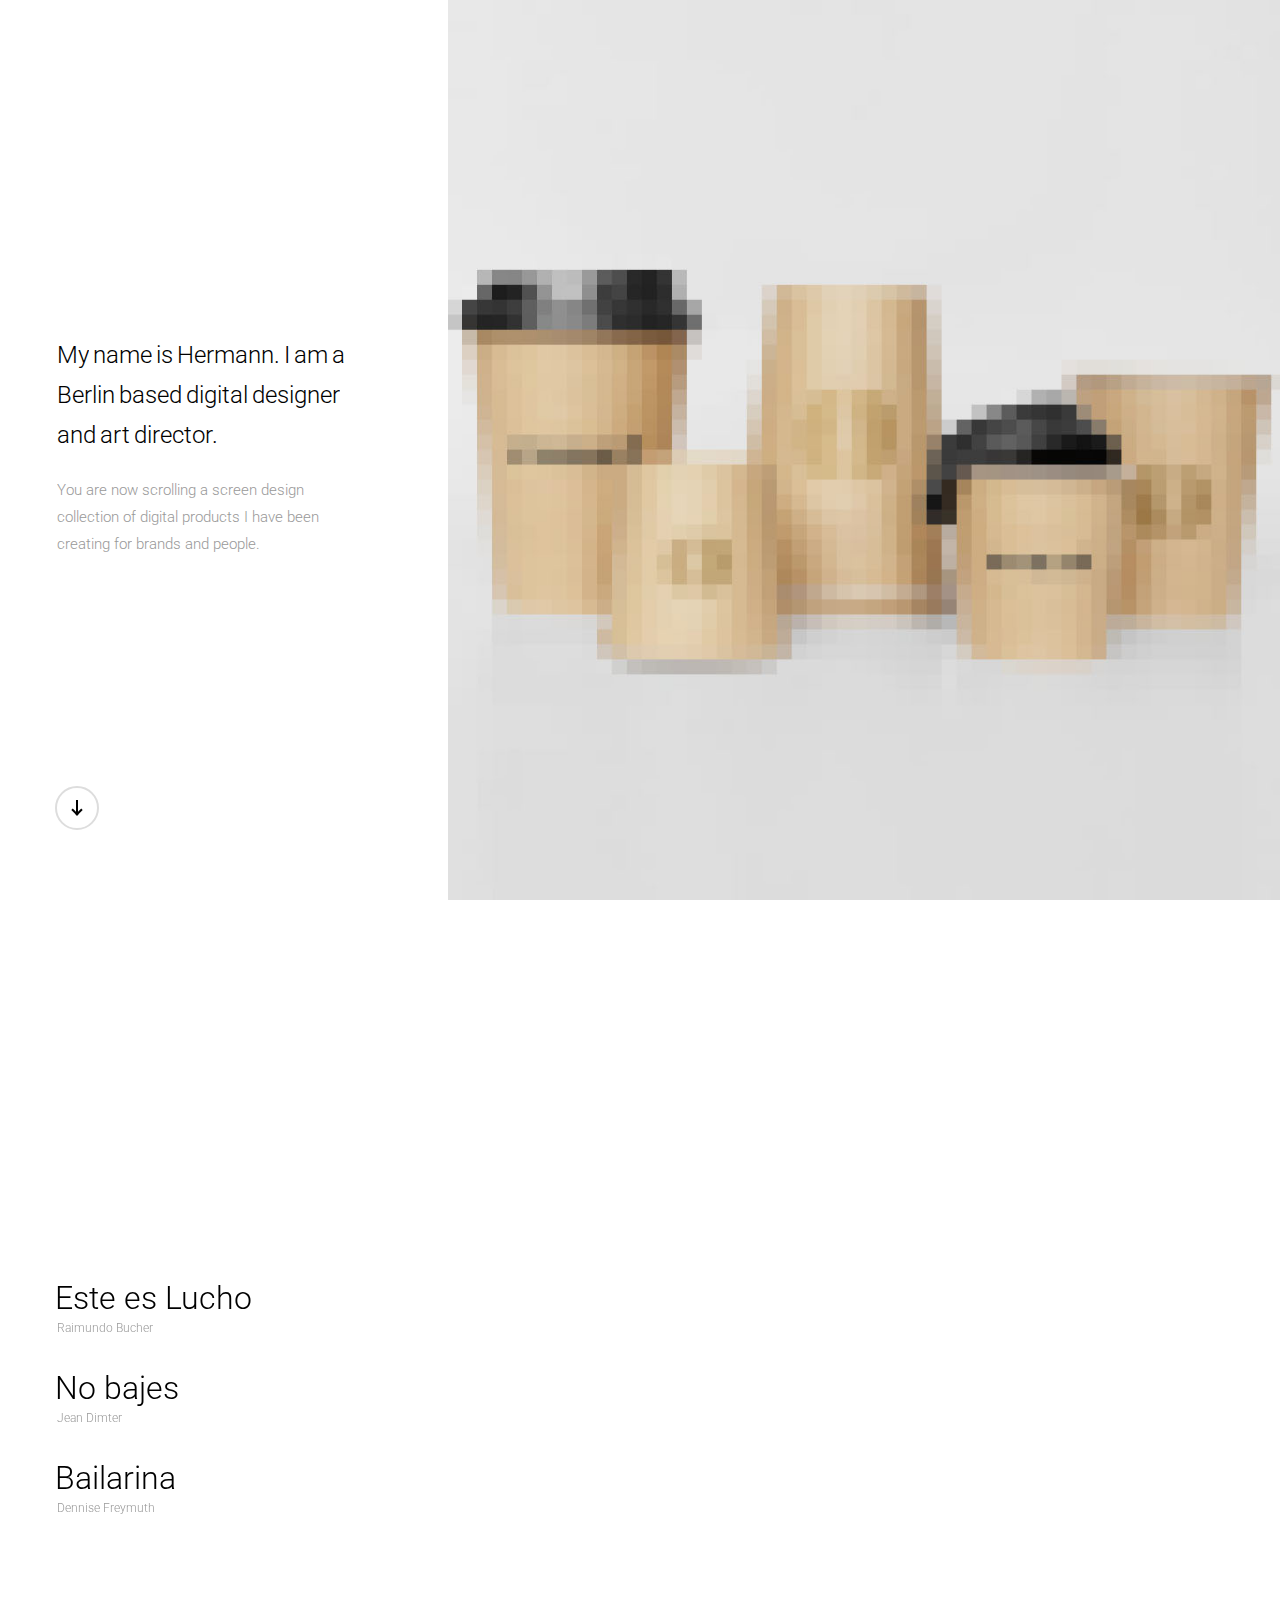
==== index.html @ 2511c964 "📺" ====
﻿<!DOCTYPE html>
<html lang="es">
<head>

    <title>Videoscroll.me - TALLER DE PROTOTIPOS</title>
    <meta name="viewport" content="width=device-width, initial-scale=1.0" />
    <meta name="description" content="" />
    <meta name="keywords" content="" />
    <meta name="author" content="Taller de prototipos">
    <meta charset="UTF-8" />
    <link href="style.css" rel="stylesheet" />
    <link href="css/assets.css" rel="stylesheet" />
    <link href="css/font-awesome.min.css" rel="stylesheet" />
    <link href='https://fonts.googleapis.com/css?family=Roboto:400,300' rel='stylesheet' type='text/css'>
</head>

<body class="hidden bg-change">
	
    <!-- Page Content -->
    <div id="page-content">
        <!-- Header -->
        <header class="hidden">
            
	    <!-- Loader Mask -->
            <div id="loader-mask" class="disable">
                <div id="loader"></div>
            </div>
	    <!--/Loader Mask -->
            
	    <!-- Close Project -->
            <div id="close-project" class="disable">
                <span></span>
                <span></span>
            </div>
	    <!-- Close Project -->
        
        </header>
        <!--/Header -->
        
        
        <!-- Main -->
        <div id="main">
                
            <!-- Showcase Gallery -->
            <div id="showcase-gallery">                
                <div class="showcase-img" data-aux="project-01" data-src="images/p1.jpg"></div>
                <div class="showcase-img" data-aux="project-02" data-src="images/p2.jpg"></div>
                <div class="showcase-img" data-aux="project-03" data-src="images/p3.jpg"></div>               
            </div>
            <!--/Showcase Gallery -->
            
	    <!-- Main Content-->
            <div id="main-content">
            	
                <!-- Intro Section -->
                <div id="intro">
                    <div class="outer">
                        <div class="inner">                        
                            <div class="title-intro">My name is Hermann. I am a Berlin <br class="destroy">based digital designer and art director.</div>                            
       			    <div class="subtitle-intro">You are now scrolling a screen design collection of digital products <br class="destroy">I have been creating for brands and people.</div>                            
                            <div class="scroll-down disable">
                                <div class="arrow-top"></div>
                    		<div class="arrow-top-line"></div>
                            </div>                        
                        </div>
                    </div>
		</div>                    
                <!--/Intro Section -->
                
                <!-- Showcase List -->
                <div id="showcase">
                    <div class="outer">
                        <div class="inner">
                            <ul class="showcase-list">
                                <li><a href="page1/index.html"   data-aux="project-01">Este es Lucho<span>Raimundo Bucher</span></a></li>
                                <li><a href="page2/index.html"   data-aux="project-02">No bajes<span>Jean Dimter</span></a></li>
                                <li><a href="page3/index.html"   data-aux="project-03">Bailarina<span>Dennise Freymuth</span></a></li>
                                </ul>
                        </div>
                    </div>
                </div>
                <!--/Showcase List -->
                        
            </div>
	    <!--/Main Content -->

        </div>
        <!--/Main --> 
        
        <!-- Project Holder -->
        <div id="project-holder">
            <div id="project-data"></div>
        </div>
	<!--/Project Holder -->
 
	</div>    
	<!--/Page Content -->
   
    
		
    <script src="js/jquery.min.js"></script>
    <script src="js/plugins.js"></script>
    <script src="js/scripts.js"></script>



</body>

</html>
---- style.css ----
/*------------------------------------------------------------------
Project:	Herman - The Ultimate Portfolio Template
Version:	1.0
Last change:	25/05/2017
Assigned to:	ClaPat 
Primary use:	Showcase Portfolio 
-------------------------------------------------------------------*/



/*------------------------------------------------------------------

01. General Styles
02. Preloader
03. Header
04. Secondary Menu
05. Full Screen Overlay Menu
06. Content Styles
07. Portfolio Filters
08. Portfolio Items
09. Portfolio Isotope Transitions
10. Project Page
11. Blog Page
12. Contact Page
13. Image & Div Animation
14. Shortcodes
15. Footer
16. Responsive Media Querries

-------------------------------------------------------------------*/

	
/* 1. General Styles */		
	
	html,body{
		font-family: 'Roboto', sans-serif;
		font-weight: 300;
		font-size:15px;
		line-height:24px;
		height:100%;
		width:100%;
		color:#999;
		background-color:#fff;
	}
	
	html {
		box-sizing: border-box;
		margin-right: 0px!important;
		overflow: visible!important;
	}
	
	body {
		overflow-x:hidden;
		overflow-y:scroll;
		box-sizing: border-box;
		webkit-transition: opacity 0.2s ease-in-out 0s;
		transition: opacity 0.2s ease-in-out 0s;	
	}
	
	body.hidden {
		opacity:0;
	}
	
	
	html, body, div, span, applet, object, iframe, h1, h2, h3, h4, h5, h6, p, blockquote, pre, a, abbr, acronym, address, big, cite, code, del, dfn, em, font, ins, kbd, q, s, samp, small, strike, strong, sub, sup, tt, var, dl, dt, dd, ol, ul, li, fieldset, form, label, legend, table, caption, tbody, tfoot, thead, tr, th, td {
		border: 0;
		margin: 0;
		outline: 0;
		padding: 0;
		vertical-align: baseline;
	}
	
	article,
	aside,
	details,
	figcaption,
	footer,
	header,
	hgroup,
	nav,
	section {
		display: block;
	}
	
	audio,
	canvas,
	 {
		display: inline-block;
		max-width: 100%;
	}	
	
	address {
		font-style: italic;
		margin-bottom: 24px;
	}
	
	abbr[title] {
		border-bottom: 1px dotted #2b2b2b;
		cursor: help;
	}
	
	b, strong {
		font-weight: 400;
		color:#000;
		transition:all 0.2s ease-in-out 0s;
    	-webkit-transition:all 0.2s ease-in-out 0s;
	}
	
	.light-content b, .light-content strong {
		color:#fff;
	}
	
	cite,
	dfn,
	em,
	i {
		font-style: italic;
	}
	
	mark,
	ins {
		background: none repeat scroll 0 0 #000;
		text-decoration: none;
		color:#fff;
		font-family: "Montserrat",sans-serif;
		font-size: 10px;
		font-weight: 400;
		letter-spacing: 4px;
		text-transform: uppercase;
		padding:2px 5px;
		margin-bottom:10px;
		display:inline-block;
	}
	
	code,
	kbd,
	tt,
	var,
	samp,
	pre {
		font-family: monospace, serif;
		font-size: 15px;
		-webkit-hyphens: none;
		-moz-hyphens:    none;
		-ms-hyphens:     none;
		hyphens:         none;
		line-height: 1.6;
	}
	
	pre {
		border: 1px solid rgba(0, 0, 0, 0.1);
		-webkit-box-sizing: border-box;
		-moz-box-sizing:    border-box;
		box-sizing:         border-box;
		margin-bottom: 24px;
		max-width: 100%;
		overflow: auto;
		padding: 12px;
		white-space: pre;
		white-space: pre-wrap;
		word-wrap: break-word;
	}
	
	blockquote,
	q {
		-webkit-hyphens: none;
		-moz-hyphens:    none;
		-ms-hyphens:     none;
		hyphens:         none;
		quotes: none;
	}
	
	blockquote:before,
	blockquote:after,
	q:before,
	q:after {
		content: "";
		content: none;
	}
	
	blockquote {
		color: #000;
		font-size: 18px;
		font-style: italic;
		font-weight: 300;
		line-height: 30px;
		margin-bottom: 24px;
		font-family:Georgia, "Times New Roman", Times, serif;
		border-left:2px #ddd solid;
		padding:20px 20px 20px 40px;
		letter-spacing: 0.01em;
	}
	
	blockquote span {
		display:block;
		margin-top:20px;
		font-weight:400;
		font-size:12px;
		font-style:normal;
		font-family: Verdana,Geneva,sans-serif;
		color:#999;
	}
	
	blockquote cite,
	blockquote small {
		color: #2b2b2b;
		font-size: 16px;
		font-weight: 400;
		line-height: 1.5;
	}
	
	blockquote em,
	blockquote i,
	blockquote cite {
		font-style: normal;
	}
	
	blockquote strong,
	blockquote b {
		font-weight: 400;
	}
	
	small {
		font-size: smaller;
	}
	
	big {
		font-size: 125%;
	}
	
	sup,
	sub {
		font-size: 75%;
		height: 0;
		line-height: 0;
		position: relative;
		vertical-align: baseline;
	}
	
	sup {
		bottom: 1ex;
	}
	
	sub {
		top: .5ex;
	}
	
	dl {
		margin-bottom: 24px;
	}
	
	dt {
		font-weight: bold;
	}
	
	dd {
		margin-bottom: 24px;
	}
	
	ul,
	ol {
		list-style: none;
		margin: 0 0 24px 20px;
	}
	
	ul {
		list-style: disc;
	}
	
	ol {
		list-style: decimal;
	}
	
	li > ul,
	li > ol {
		margin: 0 0 0 20px;
	}
	
	li {
		line-height: 20px;
		color:#333;
		margin-bottom:10px;
	}
	
	figure {
		margin:0;
		position:relative;
		display: inline-block;
	}
	
	figure img {
		max-width:100%;
	}
	
	.full img {
		width:100vw;
	}
	
	figcaption {
		background-color: #000;
		bottom: 25px;
		color: #fff;
		font-weight:400;
		font-size: 12px;
		padding: 15px 25px;
		position: absolute;
		right: 25px;
		z-index: 10;
	}
	
	fieldset {
		border: 1px solid rgba(0, 0, 0, 0.1);
		margin: 0 0 24px;
	}
	
	legend {
		white-space: normal;
	}
	
	button,	input {
		line-height: normal;
	}
	
	input,
	textarea {
		background-image: -webkit-linear-gradient(hsla(0,0%,100%,0), hsla(0,0%,100%,0)); /* Removing the inner shadow, rounded corners on iOS inputs */
	}
	
	button, html input[type="button"], input[type="reset"], input[type="submit"] {
		cursor: pointer;
	}
	
	button[disabled],
	input[disabled] {
		cursor: default;
	}
	
	input[type="checkbox"],
	input[type="radio"] {
		padding: 0;
	}
	
	input[type="search"] {

		-webkit-appearance: textfield;
	}
	
	input[type="search"]::-webkit-search-decoration {
		-webkit-appearance: none;
	}
	
	button::-moz-focus-inner, input::-moz-focus-inner {
		border: 0;
		padding: 0;
	}
	
	textarea {
		overflow: auto;
		vertical-align: top;
	}
	
	table, th, td {
		border: 1px solid rgba(0, 0, 0, 0.1);
	}
	
	table {
		border-collapse: separate;
		border-spacing: 0;
		border-width: 1px 0 0 1px;
		margin-bottom: 24px;	
		width: 100%;
	}
	
	caption, th, td {
		font-weight: normal;
		text-align: left;
	}
	
	th {
		border-width: 0 1px 1px 0;
		font-weight: bold;
	}
	
	td {
		border-width: 0 1px 1px 0;
	}
	
	del {
		color: #767676;
	}
	
	hr {
		border: 0;
		height: 50px;
		width:100%;
		float:none;
		margin:0;
		display:inline-block;
	}
	
	hr.small {
		height:20px;
	}
	
	hr:after {
		clear: both;
		content: " ";
		display: block;
		height: 0;
		visibility: hidden;
	}
	
	::selection {
		background: #000;
		color: #fff;
		text-shadow: none;
	}
	
	::-moz-selection {
		background: #000;
		color: #fff;
		text-shadow: none;
	}
	
	img {
		border: 0 none;
		max-width: 100%;
		vertical-align: middle;
	}
		
	h1, h2, h3, h4, h5, h6 {
		font-family: 'Roboto', sans-serif;
		font-weight: 300;
		color:#000;
		margin-bottom:0px;
		transition:color 0.2s ease-in-out 0s;
    	-webkit-transition:color 0.2s ease-in-out 0s;
	}
	
	.light-content h1, .light-content h2, .light-content h3, .light-content h4, .light-content h5, .light-content h6, .light-content p {
		color: #fff;
	}
	
	h1{
		font-size:48px;
		line-height: 54px;
		margin-left:-3px;
	}
	
	h2{
		font-size: 36px;
		line-height: 48px;
		margin-left:-1px;
	}
	
	h3{
		font-size:30px;
		line-height: 36px;
		margin-left:-1px;
	}
	
	h4{
		font-size:24px;
		line-height: 30px;
		margin-left:-1px;	
	}
	
	h5{
		font-size:18px;
		line-height: 24px;
		margin-left:-1px;
	}
	
	h6{
		font-size:14px;
		line-height: 18px;
	}
	
	p {
		font-size:15px;
		margin-bottom:20px;
		line-height:30px;
		color:#999;
		transition:color 0.2s ease-in-out 0s;
    	-webkit-transition:color 0.2s ease-in-out 0s;
	}
	
	.light-content p {
		color:rgba(255,255,255,0.4);
	}
	
	.container {
		max-width:1400px;
		width:100%;
		margin:0 auto;
		padding: 0 50px;
		box-sizing:border-box;
	}
	
	.small .container {
		max-width:800px;
		width:100%;
		margin:0 auto;
		padding: 0 50px;
		box-sizing:border-box;
	}
	
	.full .container {
		width:100%;
		max-width:100%;
		padding:0;
	}
	
	.container::after {
		clear: both;
		content: " ";
		display: table;
	}
	
	a:hover, a:active {
	  outline: 0;
	  color: #000;
	}
	
	a {
        text-decoration: none;
        -webkit-transition: background-color .3s ease, border .3s ease, color .3s ease, opacity .3s ease-in-out, outline .3s ease;
           -moz-transition: background-color .3s ease, border .3s ease, color .3s ease, opacity .3s ease-in-out, outline .3s ease;
            -ms-transition: background-color .3s ease, border .3s ease, color .3s ease, opacity .3s ease-in-out, outline .3s ease;
             -o-transition: background-color .3s ease, border .3s ease, color .3s ease, opacity .3s ease-in-out, outline .3s ease;
                transition: background-color .3s ease, border .3s ease, color .3s ease, opacity .3s ease-in-out, outline .3s ease;
    }
	
	a {
		color: #000;
		outline: 0;
	}
	
	a:hover {
		text-decoration:none;
	}
	
	a.link {
		display:inline-block;
		position:relative;
		padding-right:2px;
		color:#999;
	}
	
	.light-content a.link {
		color:rgba(255,255,255,0.4);
	}
	
	a.link:hover {
		color:#000;
	}
	
	.light-content a.link:hover {
		color:#fff;
	}
	
	a.link::before {
		content: '';
		position: absolute;
		bottom: 2px;
		left: 0;
		width: 100%;
		height: 2px;
		background: rgba(0,0,0,1);
		transform: scaleX(0);
		transform-origin: right;
		transition: transform .2s ease-out;
	}
	
	.light-content a.link::before {
		background: rgba(255,255,255,1);
	}
  
    a.link:hover::before {
		transform: scaleX(1);
		transform-origin: left;
	}
	
	.one_half {
    	width: 47%;
	}	

	.one_third {
		width: 30.6%;
	}	

	.one_fourth {
		width: 22%;
	}	

	.one_fifth {
		width: 16.8%;
	}	

	.one_sixth {
		width: 13.33%;
	}	

	.two_fifth {
		width: 37.6%;
	}	

	.two_fourth {
		width: 48%;
	}		

	.two_third {
		width: 65.33%;
	}	

	.three_fifth {
		width: 58.4%;
	}	

	.three_fourth {
		width: 74%;
	}	

	.four_fifth {
		width: 79.2%;
	}	

	.five_sixth {
		width: 82.67%;
	}	

	.one_third, .two_third, .three_fourth, .one_fourth, .two_fourth, .one_fifth, .two_fifth, .three_fifth, .four_fifth, .one_sixth, .five_sixth {
		float: left;
		margin-bottom: 20px;
		margin-right: 4%;
		position: relative;
	}
	
	.one_half {
		float: left;
		margin-bottom: 20px;
		margin-right: 6%;
		position: relative;
	}

	.last {
		margin-right:0px;
	}
	
	.text-align-center {
		text-align:center;
	}
	
	.text-align-left {
		text-align:left;
	}
	
	.outer {
		display:table;
		width:100%;
		height:100%;
	}
	
	.inner {
		display:table-cell;
		vertical-align:middle;
		-webkit-box-sizing:border-box;
		-moz-box-sizing:border-box;
		box-sizing:border-box;
	}
	
	.vc_row {
		position:relative;
		z-index:1;
	}
	
	.row_padding_top {
		padding-top:120px;
	}
	
	.row_padding_bottom {
		padding-bottom:100px;
	}	
	
	#page-content {
		-webkit-transition: all 0.2s ease-in-out;
		transition: all 0.2s ease-in-out;
	}
	
	#project-holder {
		position:relative;
		left:0;
		width:100vw;		
		z-index:100;
		background-color:#fff;
		-webkit-transform: translateY(100%);
		transform: translateY(100%);
		transition:all 0.8s ease-in-out 0s;
    	-webkit-transition:all 0.8s ease-in-out 0s;
	}
	
	#project-holder.open {
		-webkit-transform: translateY(0);
		transform: translateY(0);
	}
	
	
	/* 2. Header Styles */	
	
	header {
		opacity:1;
		width:100%;
		height:160px;
		left:0;
		top:0;
		padding:50px 70px;
		position:fixed;
		box-sizing:border-box;
		z-index:150;		
		-webkit-transition: all 0.2s ease-in-out;
		transition: all 0.2s ease-in-out;
	}
	
	header.small {
		height:100px;
		padding:30px 70px;
	}
	
	#logo {
		position:relative;
		display:inline-block;
	}
	
	#logo a {
		display:block;
	}
	
	#logo img {
		display: block;
		height: 60px;
		width: auto;
		-webkit-transition: opacity 0.2s ease-in-out;
		-moz-transition: opacity 0.2s ease-in-out;
		-o-transition: opacity 0.2s ease-in-out;
		-ms-transition: opacity 0.2s ease-in-out;
		transition: opacity 0.2s ease-in-out;
	}
	
	#logo img.white-logo {
		position:absolute;
		top:0;
		left:0;
		opacity:0;
	}
	
	#logo img.black-logo {
		opacity:1;
	}
	
	.light-content #logo img.black-logo {
		opacity:0;
	}	
	
	.light-content #logo img.white-logo {
		opacity:1;
	}
	
	#loader-mask {
		opacity:1;
		height:40px;
		width:40px;
		top:60px;
		right:70px;
		z-index:5;
		position:absolute;
		-webkit-transition: all 0.2s ease-in-out;
		transition: all 0.2s ease-in-out;
	}
	
	#loader-mask.disable {
		opacity:0;
	}
	
	#loader-mask #loader {
		margin: 0px auto;
		font-size: 10px;
		position: relative;
		text-indent: -9999em;
		border-top: 2px solid rgba(0, 0, 0, 0.4);
		border-right: 2px solid rgba(0, 0, 0, 0.4);
		border-bottom: 2px solid rgba(0, 0, 0, 0.4);
		border-left: 2px solid rgba(0, 0, 0, 0.8);
		-webkit-transform: translateZ(0);
		-ms-transform: translateZ(0);
		transform: translateZ(0);
		-webkit-animation: load8 1.1s infinite linear;
		animation: load8 1.1s infinite linear;
	}
	
	#loader-mask.light-content #loader {
		border-top: 2px solid rgba(255, 255, 255, 0.4);
		border-right: 2px solid rgba(255, 255, 255, 0.4);
		border-bottom: 2px solid rgba(255, 255, 255, 0.4);
		border-left: 2px solid rgba(255, 255, 255, 0.8);
	}

	#loader-mask #loader, #loader-mask #loader:after {
	   border-radius: 50%;
	  width: 36px;
	  height: 36px;
	}
	
	@-webkit-keyframes load8 {
	  0% {
		-webkit-transform: rotate(0deg);
		transform: rotate(0deg);
	  }
	  100% {
		-webkit-transform: rotate(360deg);
		transform: rotate(360deg);
	  }
	}
	
	@keyframes load8 {
	  0% {
		-webkit-transform: rotate(0deg);
		transform: rotate(0deg);
	  }
	  100% {
		-webkit-transform: rotate(360deg);
		transform: rotate(360deg);
	  }
	}
	
	#close-project {
		width:40px;
		height:40px;
		border:2px solid rgba(0,0,0,0.4);
		box-sizing:border-box;
		opacity:1;
		top:60px;
		right:70px;
		position:absolute;
		border-radius:40px;
		-webkit-transition: all 0.2s ease-in-out;
		transition: all 0.2s ease-in-out;
		z-index:10;
		cursor:pointer;
		overflow:hidden;
	}
	
	#close-project span {
		width: 16px;
		height: 2px;
		background: #000;
		position: absolute;
		top: 17px;
		left: 10px;
		transform: rotate(-45deg);
		-webkit-transform: rotate(-45deg);
		-webkit-transition: transform 0.2s ease-in-out 0.2s, background 0.2s ease-in-out 0s;
		transition: transform 0.2s ease-in-out 0.2s, background 0.2s ease-in-out 0s;
	}
	
	.light-content #close-project span {
		background: #fff;
	}
	
	#close-project span:nth-child(2) {
		transform: rotate(45deg);
		-webkit-transform: rotate(45deg);
	}
	
	 #close-project.disable span {
		transform: rotate(0deg);
		-webkit-transform: rotate(0deg);
	}
	
	.light-content #close-project {
		border:2px solid rgba(255,255,255,0.4);
	}
	
	#close-project:hover {
		border:2px solid rgba(0,0,0,1);
	}
	
	.light-content #close-project:hover {
		border:2px solid rgba(255,255,255,1);
	}
	
	#close-project.disable {
		opacity:0;
	}
	
	
	
	/* 3. Showcase Styles */	
	
	#showcase-height {
		position:relative;
		width:100vw;
		height:100vh;
	}
	
	#showcase-gallery {
		width:65vw;
		height:100vh;
		position:fixed;
		background-color:#fff;
		top:0;
		right:0;
		overflow:hidden;
		-webkit-transition: width 0.5s ease-in-out 0;
		transition: width 0.5s ease-in-out 0s;
	}
	
	#showcase-gallery.full {
		width:100vw;
		background-color:#000;
		-webkit-transition: width 0.7s ease-in-out 0.2;
		transition: width 0.7s ease-in-out 0.2s;
	}
	
	#showcase-gallery .showcase-img {
		position: absolute;
		height:100%;
		width:100%;
		background-size:cover;
		background-position:center center;
		background-color:#222;
		visibility:hidden;
		top: 0;
		left: 0;
		z-index: 0;
		opacity: 0;
		-webkit-transform: scale(1.03);
		transform: scale(1.03);
		-webkit-transition: all 0.3s ease-in-out;
		transition: all 0.3s ease-in-out;		
	}
	
	#showcase-gallery .showcase-img.loaded.active {
	  opacity: 1;
	  visibility: visible;
	  -webkit-transform: scale(1);
		transform: scale(1);
	}
	
	#showcase-gallery .showcase-img.on-top {
	  opacity: 1;
	  visibility: visible;
	  -webkit-transform: scale(1);
		transform: scale(1);
		z-index:1;
	}
	
	#showcase {
		position: relative;
		padding: 100px 70px 0 70px;
		box-sizing: border-box;
		height: 100vh;
		min-height: 100vh;
	}
	
	.showcase-list {
		margin:0;
	}
	
	.showcase-list li {
		color: #000;
		font-size: 32px;
		line-height: 36px;
		list-style: none;
		margin: 0;
		display: block;
		float: left;
		clear: left;
	}
	
	.showcase-list li a {
		height:100%;
		display:block;
		padding:15px 0;
		cursor:pointer;
		-webkit-transition: all 0.1s ease-in-out;
		transition: all 0.1s ease-in-out;		
	}
	
	.showcase-list li a.disable {
		opacity:0.2;
	}
	
	.showcase-list li span {
		display:block;
		font-size:12px;
		line-height:24px;
		color:#999;
		margin-left:2px;
	}
	
	
	/* 4. Content Styles */	
	
	#main-content {
		width:35vw;
		position:relative;
		-webkit-transition: all 0.3s ease-in-out;
		transition: all 0.3s ease-in-out;
	}
	
	#main-content.hidden {
		opacity:0;
		-webkit-transition: all 0.2s ease-in-out;
		transition: all 0.2s ease-in-out;
	}
	
	#main-content.disable {
		display:none;
	}
	
	#intro {
		overflow:hidden;
		position:relative;
		width:100%;
		height:100vh;
		padding:0 100px 0 70px;
		box-sizing:border-box;
	}
	
	.title-intro {
		color:#000;
		font-size:24px;
		line-height:36px;
		margin-bottom:20px;
		position:relative;
	}
	
	.title-intro span {
		opacity: 0;
		display: inline-block;
		margin: 0 2px;
		line-height: 30px;
		height: 30px;
		padding-top: 30px;
		box-sizing: border-box;
		-webkit-transition: all 0.4s ease-in-out 0.2s;
		transition: all 0.4s ease-in-out 0.2s;
		overflow: hidden;
	}
	
	.animate .title-intro span {
		opacity:1;
		padding-top:0;
	}
	
	.subtitle-intro span {
		opacity: 0;
		display: inline-block;
		margin: 0 2px;
		line-height: 20px;
		height: 20px;
		padding-top: 20px;
		box-sizing: border-box;
		-webkit-transition: all 0.4s ease-in-out 0.2s;
		transition: all 0.4s ease-in-out 0.2s;
		overflow: hidden;
	}
	
	.animate .subtitle-intro span {
		opacity:1;
		padding-top:0;
	}
	
	.scroll-down {
		border:2px solid #ddd;
		height:40px;
		width:40px;
		border-radius:60px;
		position:fixed;
		left:70px;
		bottom:70px;
		cursor:pointer;
		-webkit-transition: all 0.2s ease-in-out;
		transition: all 0.2s ease-in-out;
	}
	
	.scroll-down:hover {
		border:2px solid #ccc;
	}
	
	.scroll-down.disable {
		opacity:0;
		-webkit-transform: scale(0.8);
		transform: scale(0.8);
	}
	
	.arrow-top {
		border-bottom: 2px solid #000;
		border-left: 2px solid #000;
		height: 6px;
		transform: rotate(-45deg);
		width: 6px;
		position:absolute;
		left:16px;
		top:18px;
		-webkit-transition: all 0.2s ease-in-out;
		transition: all 0.2s ease-in-out;
	}
	
	.scroll-down:hover .arrow-top {
		top:20px;
	}
	
	.arrow-top-line {
		background-color: #000;
		height: 14px;
		left: 50%;
		position: absolute;
		top: 12px;
		width: 2px;
		margin-left:-1px;
		-webkit-transition: all 0.2s ease-in-out;
		transition: all 0.2s ease-in-out;
	}
	
	.scroll-down:hover .arrow-top-line {
		height:16px;
		top: 10px;
	}
	
	
	
	/* 5. Contact Styles */	
	
	#contact {
		position:relative;
		padding:400px 70px 70px;
		box-sizing:border-box;
	}
	
	
	#contact-formular {
		margin:30px 0 100px 0;
	}
	
	#contact-formular::after {
		clear: both;
		content: " ";
		display: table;
	}
	
	#contactform {
		position:relative;
	}
	
	.name-box, .email-box, .message-box {
		position:relative;
		display:block;
	}
	
	.name-box, .email-box  {
		width: 47%;
		float: left;
		margin-bottom: 20px;
		margin-right: 6%;
		position: relative;
	}
	
	.name-box::after, .email-box::after {
		clear: both;
		content: " ";
		display: table;
	}

	.email-box {
		margin-right:0px;
	}
	
	.message-box {
		float:left;
		width:100%;
	}
	
	input[type="text"], textarea {
		color: #000;
		font-family: 'Roboto', sans-serif;
		font-size: 15px;
		font-weight: 400;
		height: 50px;
		padding: 12px 20px 12px 2px;
		width: 100%;
		border-radius:0px;
		margin-bottom:0px;
		border:none;
		transition: all 0.2s linear;
		-webkit-transition: all 0.2s linear;
		box-sizing: border-box;
		background-color:transparent;
		outline:none;
		border-bottom:1px solid #ddd;
	}
	
	.light-content input[type="text"], .light-content textarea {
		color: #fff;
		border-bottom:1px solid rgba(255,255,255,0.2);
	}
	
	.input_label {
		background-color: #000;
		height: 2px;
		left: 0;
		position: absolute;
		bottom: 0px;
		width: 0;
		-webkit-transition: all 0.2s ease-in-out;
		transition: all 0.2s ease-in-out;
	}
	
	.light-content .input_label {
		background-color: #fff;
	}
	
	.input_label.slow {
		-webkit-transition: all 0.4s ease-in-out;
		transition: all 0.4s ease-in-out;
	}
	
	input[type="text"]:focus + .input_label, textarea:focus + .input_label {
		width:100%;		
	}
	
	input[type="text"]:focus, textarea:focus {
		color:#000;
	}
	
	.light-content input[type="text"]:focus, .light-content textarea:focus {
		color:#fff;
	}
	
	textarea {
		resize:none;
		margin-top:20px;
		height:50px;
		box-sizing: border-box;
		padding: 14px 20px 6px 2px;
		margin-bottom:0px;
	}
	
	textarea:after {
		background-color: #000;
		content: "";
		height: 2px;
		left: 0px;
		position: absolute;
		top: 20px;
		width: 100%;
		-webkit-transition: all 0.2s ease-in-out;
		transition: all 0.2s ease-in-out;
	}
	
	.submit-box {
		color:#000;
		font-size: 13px;
		margin-top:50px;
		line-height:16px;
		cursor:pointer;
		border:none;
		box-sizing:border-box;
		transition:all 0.2s ease 0s;
    	-webkit-transition:all 0.2s ease 0s;
		text-align:center;
		background-color:transparent;
		display:inline-block;
		border-radius:3px;
		position:relative;
		overflow:hidden;
		border:2px solid #000;
	}
	
	.light-content .submit-box {
		color:#fff;
		border:2px solid #fff;
	}
	
	.submit-box::before {
		content: '';
		position: absolute;
		bottom: 0px;
		left: 0;
		width: 100%;
		height: 100%;
		background: #000;
		transform: scaleX(0);
		transform-origin: right;
		transition: transform .2s ease-out;
		-webkit-transition: transform .2s ease-out;
	}
	
	.light-content .submit-box::before {
		background: #fff;
	}
  
    .submit-box:hover::before {
		transform: scaleX(1);
		transform-origin: left;
	}
	
	.submit-box input[type="submit"] {
		font-family: 'Roboto', sans-serif;
		font-weight: 400;
		font-size:15px;
		z-index:10;
		position:relative;
		color:#000;
		cursor:pointer;
		padding: 10px 20px;
		outline:none;
		transition:all 0.2s ease-in-out 0s;
    	-webkit-transition:all 0.2s ease-in-out 0s;
	}
	
	.light-content .submit-box input[type="submit"] {
		color:#fff;
	}
	
	.submit-box:hover input[type="submit"] {
		color:#fff;
	}
	
	.light-content .submit-box:hover input[type="submit"] {
		color:#000;
	}
	
	input[type="submit"]	{
		margin:0;
		background:transparent;
		border:none;
		color:#fff;
	}
	
	.error_message {		
		text-align:left;		
		margin-bottom:30px;
		font-size:13px;		
		color:#e93735;		
		font-weight:400;		
	}
	
	#success_page {		
		text-align:left;		
	}	
	
	#success_page p {		
		color:#999999;			
	}
	
	#message fieldset {		
		border:none;		
	}
	
	
	.copyright {
		color:#999;
		font-size:12px;
		margin:100px 0 0 0;
	}
	
	
	
	
	/* Service Icon Boxes */	
	
	.services-icon i {
		font-size:36px;
		float:left;
		margin-right:10px;
		margin-top:5px;
		color:#999;
		-webkit-transform: scale(1);
		-moz-transform: scale(1);
		-o-transform: scale(1);
		-ms-transform: scale(1);
		transform: scale(1);
		transition:all 0.2s ease 0s;
		-moz-transition:all 0.2s ease 0s;
    	-webkit-transition:all 0.2s ease 0s;
    	-o-transition:all 0.2s ease 0s;
	}
	
	.services-icon:hover i {
		color:#000;
		-webkit-transform: scale(1.1);
		-moz-transform: scale(1.1);
		-o-transform: scale(1.1);
		-ms-transform: scale(1.1);
		transform: scale(1.1);
	}
	
	.service-info-text {
		margin-left:60px;
		margin-bottom: 50px;
	}
	
	.service-info-text h5 {
		margin-bottom: 5px;
		padding-top: 10px;
		font-weight:400;
	}
	
	.services-number .service-info-text {
		margin-left:0px;
		margin-top:20px;
		position:relative;
		z-index:1;
	}
	
	
	/* Text Carousel */	
	
	
	
	/* Appear Items */	
	
	.has-animation {
		opacity: 0;
		-webkit-transition:  transform 1s cubic-bezier(0.165, 0.84, 0.44, 1) 0.15s, opacity 1s cubic-bezier(0.165, 0.84, 0.44, 1) 0.15s;
		transition: transform 1s cubic-bezier(0.165, 0.84, 0.44, 1) 0.15s, opacity 1s cubic-bezier(0.165, 0.84, 0.44, 1) 0.15s; 
		-webkit-transition:translateY(80px);
		transform: translateY(80px);
	}
	
	.has-animation.animate-in {
		opacity: 1;
		-webkit-transition:translateY(0px);
		transform: translateY(0px);
	}	
	
	/* 2. LightBox */		

	.image-link {
		display: inline-block;
		width: auto;
	}
	
	.image-link::after {
		background-image: url('images/zoom-white.png');
		background-size: 20px 20px;
		display: inline-block;
		width: 20px;
		height: 20px;
		content: "";
		position: absolute;
		right: 30px;
		top: 30px;
		opacity:0;
		-ms-transform: scale(0.6);
		-moz-transform: scale(0.6);
		-webkit-transform: scale(0.6);
		transform: scale(0.6);
		-moz-transition: all 0.2s ease-in-out;
		-o-transition: all 0.2s ease-in-out;
		-ms-transition: all 0.2s ease-in-out;
		transition: all 0.2s ease-in-out;
	}
	
	.image-link:hover::after {
		opacity:0.5;
		-ms-transform: scale(1);
		-moz-transform: scale(1);
		-webkit-transform: scale(1);
		transform: scale(1);
	}
	
	.mfp-with-zoom .mfp-container, .mfp-with-zoom.mfp-bg {
		opacity: 0;
		-webkit-backface-visibility: hidden;
		-webkit-transition: all 0.3s ease-out;
		-moz-transition: all 0.3s ease-out;
		-o-transition: all 0.3s ease-out;
		transition: all 0.3s ease-out;
	}

	.mfp-with-zoom.mfp-ready .mfp-container {
		opacity: 1;
	}
	
	.mfp-with-zoom.mfp-ready.mfp-bg {
		opacity: 0.93;
	}

	.mfp-with-zoom.mfp-removing .mfp-container, .mfp-with-zoom.mfp-removing.mfp-bg {
	  opacity: 0;
	}
	
	/* Buttons */

	.clapat-button {
		color:#fff;
		font-size: 14px;
		font-weight: 400;
		padding:16px 30px;
		line-height:16px;
		cursor:pointer;
		border:none;
		box-sizing:border-box;
		transition:all 0.2s ease 0s;
		-moz-transition:all 0.2s ease 0s;
    	-webkit-transition:all 0.2s ease 0s;
    	-o-transition:all 0.2s ease 0s;
		text-align:center;
		background-color:#000;
		display:inline-block;
		border-radius:3px;
		position:relative;
		overflow:hidden;
	}
	
	.clapat-button.rounded {
		border-radius:30px;
	}
	
	.clapat-button.outline {
		background-color:transparent;
		color:#000;
		border:2px solid #000;
		padding: 14px 30px;
	}
	
	.clapat-button:hover {
		color:#fff;
	}
	
	.clapat-button::before {
		content: '';
		position: absolute;
		bottom: 0px;
		left: 0;
		width: 100%;
		height: 100%;
		background: #333;
		transform: scaleX(0);
		transform-origin: right;
		transition: transform .2s ease-out;
	}
	
	.clapat-button.outline::before {
		background: #000;
	}
  
    .clapat-button:hover::before {
		transform: scaleX(1);
		transform-origin: left;
	}
	
	.clapat-button span {
		z-index:10;
		position:relative;
	}
	
	/* Classic Slider and Carousel */	

	.slider .owl-nav {
		position:absolute;
		top:0;
		left:0;
		margin:0;
		width:100%;
		height:100%;
		pointer-events: none;
		margin:0!important;
		
	}
	
	.slider .owl-prev {
		text-indent: -9999px;
		position: absolute;
		top: 50%;
		pointer-events: auto;
		opacity: 0;
		left: 0;
		cursor: pointer;
		background: url("images/prev_slide_white.png");
		background-size: 20px 20px;
		background-repeat: no-repeat;
		background-position: 5px 20px;
		border-radius: 0 2px 2px 0;
		background-color: rgba(0,0,0,0.3);
		height: 60px;
		width: 30px;
		margin-top: -30px;
		-moz-transition: all 0.2s ease-in-out;
		-o-transition: all 0.2s ease-in-out;
		-ms-transition: all 0.2s ease-in-out;
		transition: all 0.2s ease-in-out;
	}
	
	.slider:hover .owl-prev {
		opacity:1;
		background-color: rgba(0,0,0,0.3);
	}
	
	.slider:hover .owl-prev:hover {
		background-color: rgba(0,0,0,1);
	}
	
	.slider .owl-next {
		text-indent: -9999px;
		right: 0;
		position: absolute;
		top: 50%;
		pointer-events: auto;
		opacity: 0;
		cursor: pointer;
		background: url("images/next_slide_white.png");
		background-size: 20px 20px;
		background-repeat: no-repeat;
		background-position: 6px 20px;
		border-radius: 2px 0 0 2px;
		background-color: rgba(0,0,0,0.3);
		height: 60px;
		width: 30px;
		margin-top: -30px;
		-moz-transition: all 0.2s ease-in-out;
		-o-transition: all 0.2s ease-in-out;
		-ms-transition: all 0.2s ease-in-out;
		transition: all 0.2s ease-in-out;
	}
	
	.slider:hover .owl-next {
		opacity:1;
		background-color: rgba(0,0,0,0.3);
	}
	
	.slider:hover .owl-next:hover {
		background-color: rgba(0,0,0,1);
	}
	
	.slider .owl-dots {
		position:absolute;
		width:100%;
		bottom:10px;
		text-align: center;
  		-webkit-tap-highlight-color: transparent;
	}
	
	.owl-theme .owl-dots .owl-dot {
		display: inline-block;
		zoom: 1;
		*display: inline; 
	}
	
	.slider .owl-dots .owl-dot span {
		background: rgba(255,255,255,0.5)!important;
		width:6px;
		height:6px;
		border-radius:6px;
		width: 8px;
		height: 8px;
		margin: 4px 5px;
		background: #D6D6D6;
		display: block;
		-webkit-backface-visibility: visible;
		transition: opacity 200ms ease;
		border-radius: 30px;
	}
	
	.slider .owl-dots .owl-dot.active span, .slider .owl-dots .owl-dot:hover span {
		background: #fff!important;
	}
	
	.carousel .owl-dots {
		position:relative;
		width:100%;
		margin: 15px 0;
		text-align: center;
  		-webkit-tap-highlight-color: transparent;
	}
	
	.carousel .owl-dots .owl-dot span {
		background: rgba(0,0,0,0.5)!important;
		width:6px;
		height:6px;
		border-radius:6px;
		width: 8px;
		height: 8px;
		margin: 5px;
		background: #D6D6D6;
		display: block;
		-webkit-backface-visibility: visible;
		transition: opacity 200ms ease;
		border-radius: 30px;
	}
	
	.carousel .owl-dots .owl-dot.active span, .carousel .owl-dots .owl-dot:hover span {
		background: #000!important;
	}
	
	
	

		
/*--------------------------------------------------
	Responsive
---------------------------------------------------*/			
			

@media only screen and (max-width: 1466px) {
	
	header {
    	padding: 50px 55px;
	}
	
	#loader-mask, #close-project {
    	right: 55px;
	}
	
	#intro {
    	padding: 0 80px 0 55px;
	}
	
	.scroll-down {
    	left: 55px;
	}
	
	#showcase {
    	padding: 100px 55px 0 55px;
	}
	
	#contact {
    	padding: 400px 55px 70px;
	}	
	
}


@media only screen and (max-width: 1024px) {
	
	header {
    	padding: 30px 40px;
		height: 120px;
	}
	
	#loader-mask, #close-project {
    	right: 40px;
		top:40px;
	}
	
	#intro {
    	padding: 140px 40px 0 40px;
		height: 100vh;
		max-height: 100vh;
	}
	
	.scroll-down {
		display:none;
	}
	
	#showcase {
    	padding: 140px 40px 0 40px;
	}
	
	#contact {
    	padding: 400px 40px 70px;
	}
	
	.showcase-list li {
		font-size: 24px;
		line-height: 30px;
	}
	
	.showcase-list li a {
		padding: 10px 0;
	}
	
	.name-box, .email-box {
		width: 100%;
		float: none;
		margin-right: 0;
	}
	
	#showcase-gallery {
    	width: 50vw;
	}
	
	#main-content {
    	width: 50vw;
	}
	
	.container, .small .container {
    	padding: 0 40px;
	}
	
}


@media only screen and (max-width: 767px) {
	
	header {
    	padding: 30px 30px;
	}
	
	#loader-mask, #close-project {
    	right: 30px;
		top:40px;
	}
	
	#intro {
    	padding: 100px 30px 0 30px;
	}
	
	#showcase {
    	padding: 100px 30px 0 30px;
	}
	
	#contact {
    	padding: 400px 30px 70px;
	}
	
	.one_half {
    	width: 100%;
	}	

	.one_third {
		width: 100%;
	}	

	.one_fourth {
		width: 100%;
	}	

	.one_fifth {
		width: 100%;
	}	

	.one_sixth {
		width: 100%;
	}	

	.two_fifth {
		width: 100%;
	}	

	.two_fourth {
		width: 100%;
	}		

	.two_third {
		width: 100%;
	}	

	.three_fifth {
		width: 100%;
	}	

	.three_fourth {
		width: 100%;
	}	

	.four_fifth {
		width: 100%;
	}	

	.five_sixth {
		width: 100%;
	}	

	.one_half, .one_third, .two_third, .three_fourth, .one_fourth, .two_fourth, .one_fifth, .two_fifth, .three_fifth, .four_fifth, .one_sixth, .five_sixth {
		margin-bottom: 20px;
		margin-right: 0%;
	}
	
	.container, .small .container {
    	padding: 0 30px;
	}
	
	figcaption {
		display:none;
	}
	
	
}


@media only screen and (max-width: 479px) {
	
	header {
    	padding: 20px 20px;
	}
	
	#loader-mask, #close-project {
    	right: 20px;
		top:30px;
	}
	
	#intro {
    	padding: 100px 20px 0 20px;
	}
	
	#showcase {
    	padding: 100px 20px 0 20px;
	}
	
	#contact {
    	padding: 400px 20px 70px;
	}
	
	#showcase-gallery {
    	width: 0vw;
	}
	
	#main-content {
    	width: 100vw;
	}
	
	.container, .small .container {
    	padding: 0 20px;
	}
	
	
		
}
---- css/assets.css ----
/* Owl Carousel */

.owl-carousel,.owl-carousel .owl-item{-webkit-tap-highlight-color:transparent;position:relative}.owl-carousel{display:none;width:100%;z-index:1}.owl-carousel .owl-stage{position:relative;-ms-touch-action:pan-Y;-moz-backface-visibility:hidden}.owl-carousel .owl-stage:after{content:".";display:block;clear:both;visibility:hidden;line-height:0;height:0}.owl-carousel .owl-stage-outer{position:relative;overflow:hidden;-webkit-transform:translate3d(0,0,0)}.owl-carousel .owl-item,.owl-carousel .owl-wrapper{-webkit-backface-visibility:hidden;-moz-backface-visibility:hidden;-ms-backface-visibility:hidden;-webkit-transform:translate3d(0,0,0);-moz-transform:translate3d(0,0,0);-ms-transform:translate3d(0,0,0)}.owl-carousel .owl-item{min-height:1px;float:left;-webkit-backface-visibility:hidden;-webkit-touch-callout:none}.owl-carousel .owl-item img{display:block;width:100%}.owl-carousel .owl-dots.disabled,.owl-carousel .owl-nav.disabled{display:none}.no-js .owl-carousel,.owl-carousel.owl-loaded{display:block}.owl-carousel .owl-dot,.owl-carousel .owl-nav .owl-next,.owl-carousel .owl-nav .owl-prev{cursor:pointer;cursor:hand;-webkit-user-select:none;-khtml-user-select:none;-moz-user-select:none;-ms-user-select:none;user-select:none}.owl-carousel.owl-loading{opacity:0;display:block}.owl-carousel.owl-hidden{opacity:0}.owl-carousel.owl-refresh .owl-item{visibility:hidden}.owl-carousel.owl-drag .owl-item{-webkit-user-select:none;-moz-user-select:none;-ms-user-select:none;user-select:none}.owl-carousel.owl-grab{cursor:move;cursor:grab}.owl-carousel.owl-rtl{direction:rtl}.owl-carousel.owl-rtl .owl-item{float:right}.owl-carousel .animated{animation-duration:1s;animation-fill-mode:both}.owl-carousel .owl-animated-in{z-index:0}.owl-carousel .owl-animated-out{z-index:1}.owl-carousel .fadeOut{animation-name:fadeOut}@keyframes fadeOut{0%{opacity:1}100%{opacity:0}}.owl-height{transition:height .5s ease-in-out}.owl-carousel .owl-item .owl-lazy{opacity:0;transition:opacity .4s ease}.owl-carousel .owl-item img.owl-lazy{transform-style:preserve-3d}.owl-carousel .owl-video-wrapper{position:relative;height:100%;background:#000}.owl-carousel .owl-video-play-icon{position:absolute;height:80px;width:80px;left:50%;top:50%;margin-left:-40px;margin-top:-40px;background:url(owl.video.play.png) no-repeat;cursor:pointer;z-index:1;-webkit-backface-visibility:hidden;transition:transform .1s ease}.owl-carousel .owl-video-play-icon:hover{-ms-transform:scale(1.3,1.3);transform:scale(1.3,1.3)}.owl-carousel .owl-video-playing .owl-video-play-icon,.owl-carousel .owl-video-playing .owl-video-tn{display:none}.owl-carousel .owl-video-tn{opacity:0;height:100%;background-position:center center;background-repeat:no-repeat;background-size:contain;transition:opacity .4s ease}.owl-carousel .owl-video-frame{position:relative;z-index:1;height:100%;width:100%}

/* Magnific Popup CSS */
.mfp-bg,.mfp-wrap{position:fixed;left:0;top:0}.mfp-bg,.mfp-container,.mfp-wrap{height:100%;width:100%}.mfp-arrow:after,.mfp-arrow:before,.mfp-container:before,.mfp-figure:after{content:''}.mfp-bg{z-index:1042;overflow:hidden;background:#0b0b0b;opacity:.8}.mfp-arrow,.mfp-arrow:focus,.mfp-arrow:hover,.mfp-close,.mfp-close:focus,.mfp-close:hover{opacity:1}.mfp-wrap{z-index:1043;outline:0!important;-webkit-backface-visibility:hidden}.mfp-container{text-align:center;position:absolute;left:0;top:0;padding:0 8px;box-sizing:border-box}.mfp-container:before{display:inline-block;height:100%;vertical-align:middle}.mfp-align-top .mfp-container:before{display:none}.mfp-content{position:relative;display:inline-block;vertical-align:middle;margin:0 auto;text-align:left;z-index:1045}.mfp-ajax-holder .mfp-content,.mfp-inline-holder .mfp-content{width:100%;cursor:auto}.mfp-ajax-cur{cursor:progress}.mfp-zoom-out-cur,.mfp-zoom-out-cur .mfp-image-holder .mfp-close{cursor:-moz-zoom-out;cursor:-webkit-zoom-out;cursor:zoom-out}.mfp-zoom{cursor:pointer;cursor:-webkit-zoom-in;cursor:-moz-zoom-in;cursor:zoom-in}.mfp-auto-cursor .mfp-content{cursor:auto}.mfp-arrow,.mfp-close,.mfp-counter,.mfp-preloader{-webkit-user-select:none;-moz-user-select:none;user-select:none}.mfp-loading.mfp-figure{display:none}.mfp-hide{display:none!important}.mfp-preloader{color:#CCC;position:absolute;top:50%;width:auto;text-align:center;margin-top:-.8em;left:8px;right:8px;z-index:1044}.mfp-preloader a{color:#CCC}.mfp-close,.mfp-preloader a:hover{color:#FFF}.mfp-s-error .mfp-content,.mfp-s-ready .mfp-preloader{display:none}button.mfp-arrow,button.mfp-close{overflow:visible;cursor:pointer;background:0 0;border:0;-webkit-appearance:none;display:block;outline:0;padding:0;z-index:1046;box-shadow:none;touch-action:manipulation}button::-moz-focus-inner{padding:0;border:0}.mfp-close{cursor:pointer!important;width:44px;height:44px;line-height:44px;position:absolute;right:0;top:0;text-decoration:none;text-align:center;padding:0 0 18px 10px;font-style:normal;font-size:28px;font-family:Arial,Baskerville,monospace}.mfp-close:active{top:1px}.mfp-close-btn-in .mfp-close{color:#333}.mfp-iframe-holder .mfp-close,.mfp-image-holder .mfp-close{color:#FFF;right:-20px;padding-right:0;width:40px;height:40px;text-align:center;top:20px;background:#000;line-height:40px;border-radius:2px}.mfp-counter{position:absolute;top:0;right:0;color:#CCC;font-size:12px;line-height:18px;white-space:nowrap}.mfp-figure,img.mfp-img{line-height:0}.mfp-arrow{position:absolute;margin:-55px 0 0;top:50%;padding:0;width:90px;height:110px;-webkit-tap-highlight-color:transparent}.mfp-arrow:active{margin-top:-54px}.mfp-arrow:after,.mfp-arrow:before{display:block;width:0;height:0;position:absolute;left:0;top:0;margin-top:25px;margin-left:35px}.mfp-arrow:after{border-top-width:13px;border-bottom-width:13px;top:22px}.mfp-arrow::before{width:30px;height:60px;opacity:1;background:rgba(0,0,0,.5);border-radius:2px}.mfp-arrow-left::after,.mfp-arrow-right:after{width:10px;height:10px;border-top:2px solid #fff}.mfp-arrow:hover::before{background:rgba(0,0,0,1)}.mfp-content figcaption{display:none}.mfp-arrow-left::after{border-left:2px solid #FFF;margin-left:31px;transform:rotate(-45deg)}.mfp-arrow-left:after{margin-left:36px}.mfp-arrow-left:before{margin-left:25px}.mfp-arrow-right{right:0}.mfp-arrow-right:after{border-right:2px solid #FFF;margin-left:41px;transform:rotate(45deg)}.mfp-iframe-holder{padding-top:40px;padding-bottom:40px}.mfp-iframe-holder .mfp-content{line-height:0;width:100%;max-width:900px}.mfp-image-holder .mfp-content,img.mfp-img{max-width:100%}.mfp-iframe-holder .mfp-close{top:-40px}.mfp-iframe-scaler{width:100%;height:0;overflow:hidden;padding-top:56.25%}.mfp-iframe-scaler iframe{position:absolute;display:block;top:0;left:0;width:100%;height:100%;background:#000}.mfp-figure:after,img.mfp-img{width:auto;height:auto;display:block}img.mfp-img{box-sizing:border-box;padding:40px 0;margin:0 auto}.mfp-figure:after{position:absolute;left:0;top:40px;bottom:40px;right:0;z-index:-1;background:#444}.mfp-figure small{color:#BDBDBD;display:block;font-size:12px;line-height:14px}.mfp-figure figure{margin:0}.mfp-bottom-bar{margin-top:-36px;position:absolute;top:100%;left:0;width:100%;cursor:auto}.mfp-title{text-align:left;line-height:18px;color:#F3F3F3;word-wrap:break-word;padding-right:36px}.mfp-gallery .mfp-image-holder .mfp-figure{cursor:pointer}@media screen and (max-width:800px) and (orientation:landscape),screen and (max-height:300px){.mfp-img-mobile .mfp-image-holder{padding-left:0;padding-right:0}.mfp-img-mobile img.mfp-img{padding:0}.mfp-img-mobile .mfp-figure:after{top:0;bottom:0}.mfp-img-mobile .mfp-figure small{display:inline;margin-left:5px}.mfp-img-mobile .mfp-bottom-bar{background:rgba(0,0,0,.6);bottom:0;margin:0;top:auto;padding:3px 5px;position:fixed;box-sizing:border-box}.mfp-img-mobile .mfp-bottom-bar:empty{padding:0}.mfp-img-mobile .mfp-counter{right:5px;top:3px}.mfp-img-mobile .mfp-close{top:0;right:0;width:35px;height:35px;line-height:35px;background:rgba(0,0,0,.6);position:fixed;text-align:center;padding:0}}@media all and (max-width:900px){.mfp-arrow{-webkit-transform:scale(.75);transform:scale(.75)}.mfp-arrow-left{-webkit-transform-origin:0;transform-origin:0}.mfp-arrow-right{-webkit-transform-origin:100%;transform-origin:100%}.mfp-container{padding-left:6px;padding-right:6px}}
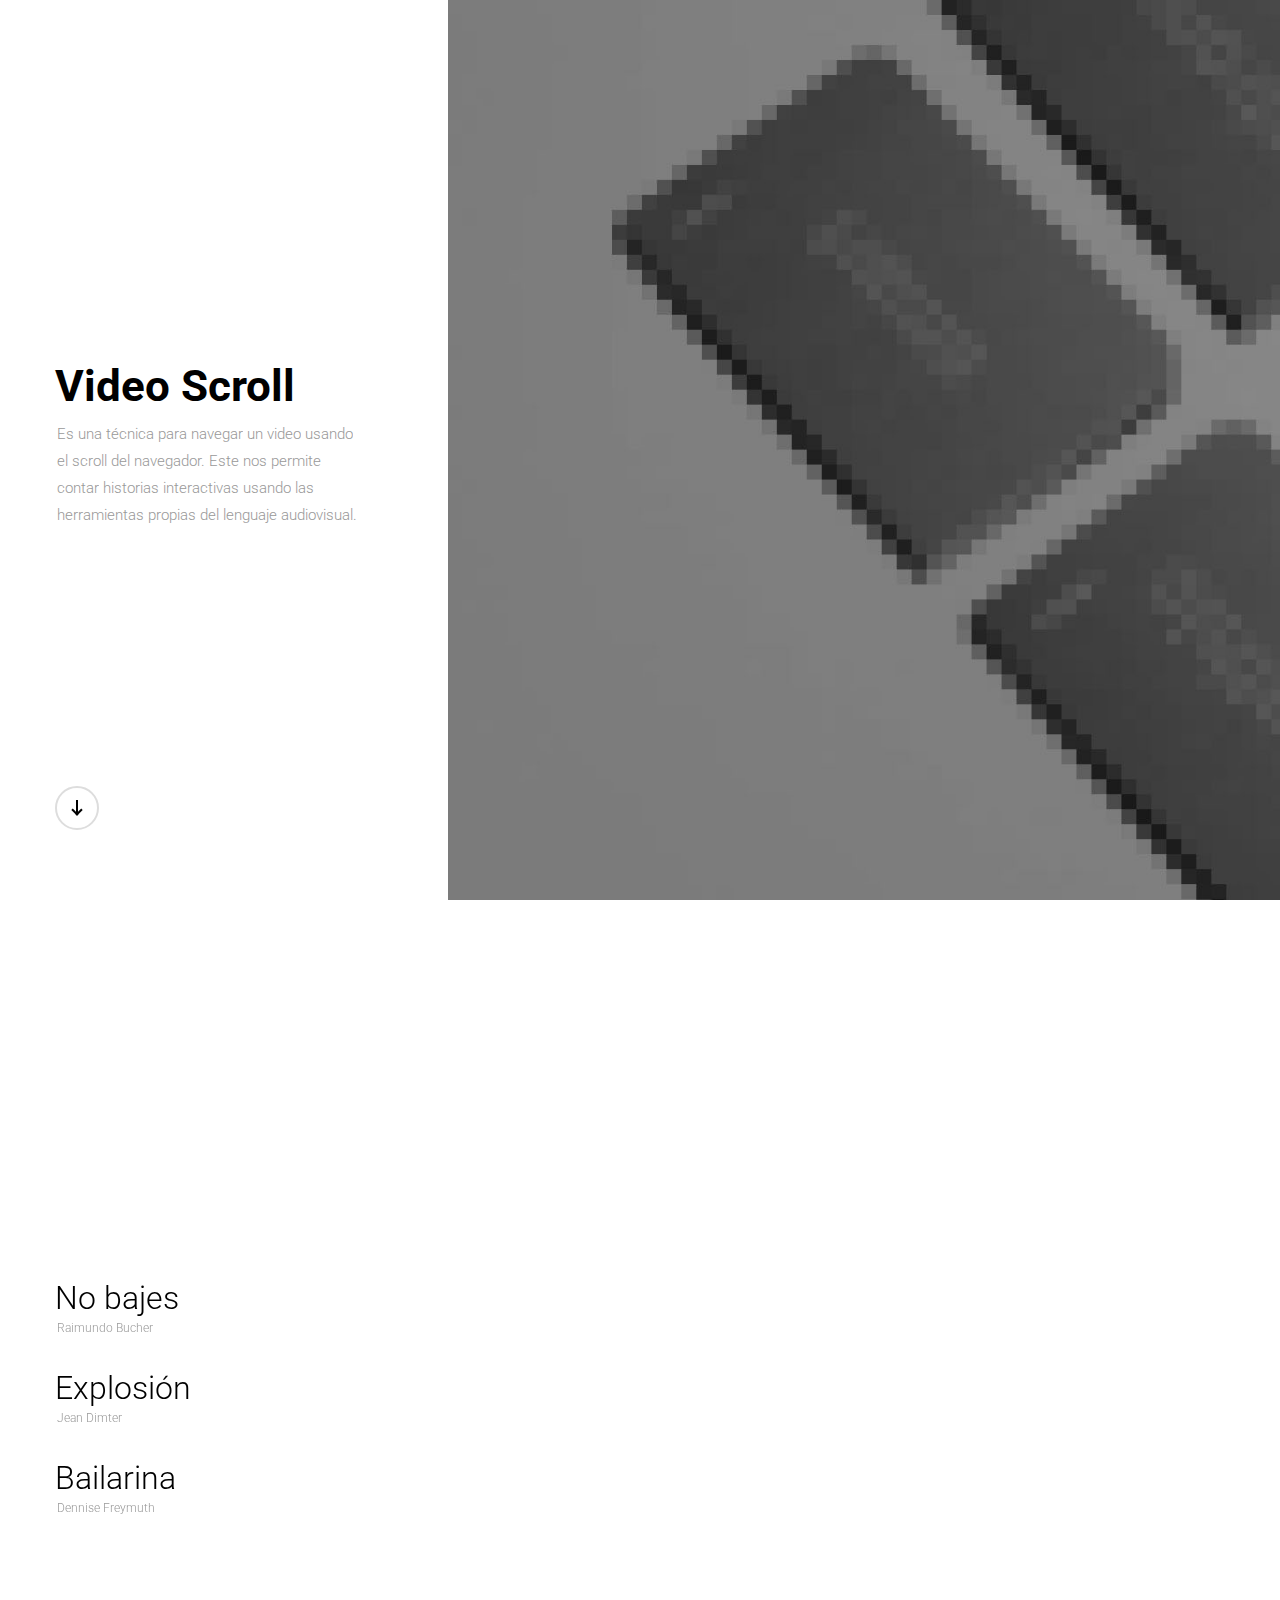
==== commit 75db4e8c: "👍" ====
--- a/index.html
+++ b/index.html
@@ -43,7 +43,7 @@
                 
             <!-- Showcase Gallery -->
             <div id="showcase-gallery">                
-                <div class="showcase-img" data-aux="project-01" data-src="images/p1.jpg"></div>
+                <div class="showcase-img" data-aux="project-02" data-src="images/p2.jpg"></div>
                 <div class="showcase-img" data-aux="project-02" data-src="images/p2.jpg"></div>
                 <div class="showcase-img" data-aux="project-03" data-src="images/p3.jpg"></div>               
             </div>
@@ -56,8 +56,8 @@
                 <div id="intro">
                     <div class="outer">
                         <div class="inner">                        
-                            <div class="title-intro">My name is Hermann. I am a Berlin <br class="destroy">based digital designer and art director.</div>                            
-       			    <div class="subtitle-intro">You are now scrolling a screen design collection of digital products <br class="destroy">I have been creating for brands and people.</div>                            
+                            <div class="title-intro2">Video Scroll</div>                            
+       			    <div class="subtitle-intro">Es una técnica para navegar un video usando el scroll del navegador. Este nos permite contar historias interactivas usando las herramientas propias del lenguaje audiovisual.</div>                            
                             <div class="scroll-down disable">
                                 <div class="arrow-top"></div>
                     		<div class="arrow-top-line"></div>
@@ -72,9 +72,9 @@
                     <div class="outer">
                         <div class="inner">
                             <ul class="showcase-list">
-                                <li><a href="page1/index.html"   data-aux="project-01">Este es Lucho<span>Raimundo Bucher</span></a></li>
-                                <li><a href="page2/index.html"   data-aux="project-02">No bajes<span>Jean Dimter</span></a></li>
-                                <li><a href="page3/index.html"   data-aux="project-03">Bailarina<span>Dennise Freymuth</span></a></li>
+                                <li><a href="https://hackermanperez.github.io/luchovideoscroll"   data-aux="project-01">No bajes<span>Raimundo Bucher</span></a></li>
+                                <li><a href="https://jjdimter.github.io/protitipo-videoscroll/"   data-aux="project-02">Explosión<span>Jean Dimter</span></a></li>
+                                <li><a href="https://dennisff.github.io/cajamusical"   data-aux="project-03">Bailarina<span>Dennise Freymuth</span></a></li>
                                 </ul>
                         </div>
                     </div>
--- a/style.css
+++ b/style.css
@@ -1034,6 +1034,20 @@
 		margin-bottom:20px;
 		position:relative;
 	}
+
+	.title-intro2 {
+		color:#000;
+		font-size:44px;
+		line-height:36px;
+		margin-bottom:20px;
+		position:relative;
+		font-weight: 700;
+	}
+
+	.sacar {
+		display: none!important;
+	}
+
 	
 	.title-intro span {
 		opacity: 0;
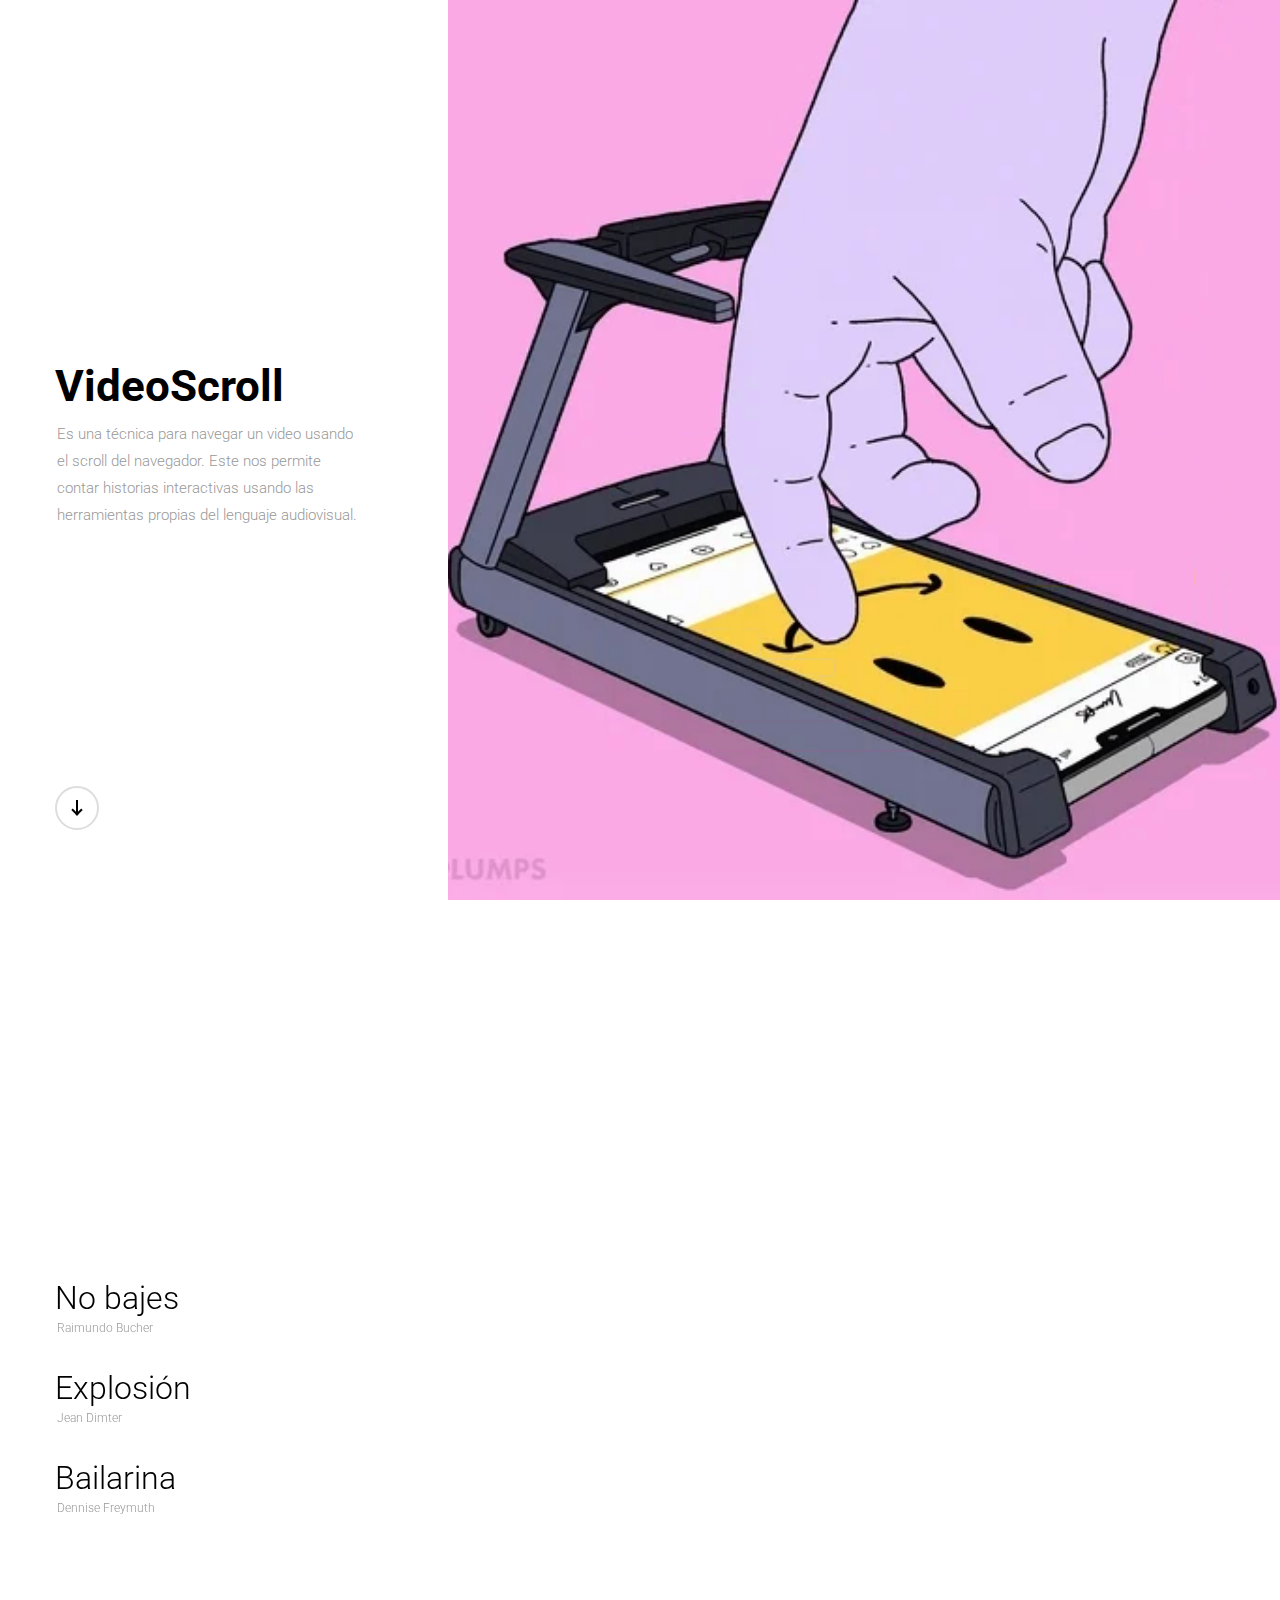
==== commit ea979634: "📷" ====
--- a/index.html
+++ b/index.html
@@ -43,9 +43,10 @@
                 
             <!-- Showcase Gallery -->
             <div id="showcase-gallery">                
-                <div class="showcase-img" data-aux="project-02" data-src="images/p2.jpg"></div>
-                <div class="showcase-img" data-aux="project-02" data-src="images/p2.jpg"></div>
-                <div class="showcase-img" data-aux="project-03" data-src="images/p3.jpg"></div>               
+                <div class="showcase-img" data-aux="project-01" data-src="images/g1.webp"></div>
+                <div class="showcase-img" data-aux="project-02" data-src="images/re.gif"></div>
+                <div class="showcase-img" data-aux="project-03" data-src="images/je.gif"></div>
+                <div class="showcase-img" data-aux="project-04" data-src="images/de.webp"></div>                             
             </div>
             <!--/Showcase Gallery -->
             
@@ -56,7 +57,7 @@
                 <div id="intro">
                     <div class="outer">
                         <div class="inner">                        
-                            <div class="title-intro2">Video Scroll</div>                            
+                            <div class="title-intro2">VideoScroll</div>                            
        			    <div class="subtitle-intro">Es una técnica para navegar un video usando el scroll del navegador. Este nos permite contar historias interactivas usando las herramientas propias del lenguaje audiovisual.</div>                            
                             <div class="scroll-down disable">
                                 <div class="arrow-top"></div>
@@ -72,9 +73,9 @@
                     <div class="outer">
                         <div class="inner">
                             <ul class="showcase-list">
-                                <li><a href="https://hackermanperez.github.io/luchovideoscroll"   data-aux="project-01">No bajes<span>Raimundo Bucher</span></a></li>
-                                <li><a href="https://jjdimter.github.io/protitipo-videoscroll/"   data-aux="project-02">Explosión<span>Jean Dimter</span></a></li>
-                                <li><a href="https://dennisff.github.io/cajamusical"   data-aux="project-03">Bailarina<span>Dennise Freymuth</span></a></li>
+                                <li><a href="https://hackermanperez.github.io/luchovideoscroll"   data-aux="project-02">No bajes<span>Raimundo Bucher</span></a></li>
+                                <li><a href="https://jjdimter.github.io/protitipo-videoscroll/"   data-aux="project-03">Explosión<span>Jean Dimter</span></a></li>
+                                <li><a href="https://dennisff.github.io/cajamusical"   data-aux="project-04">Bailarina<span>Dennise Freymuth</span></a></li>
                                 </ul>
                         </div>
                     </div>
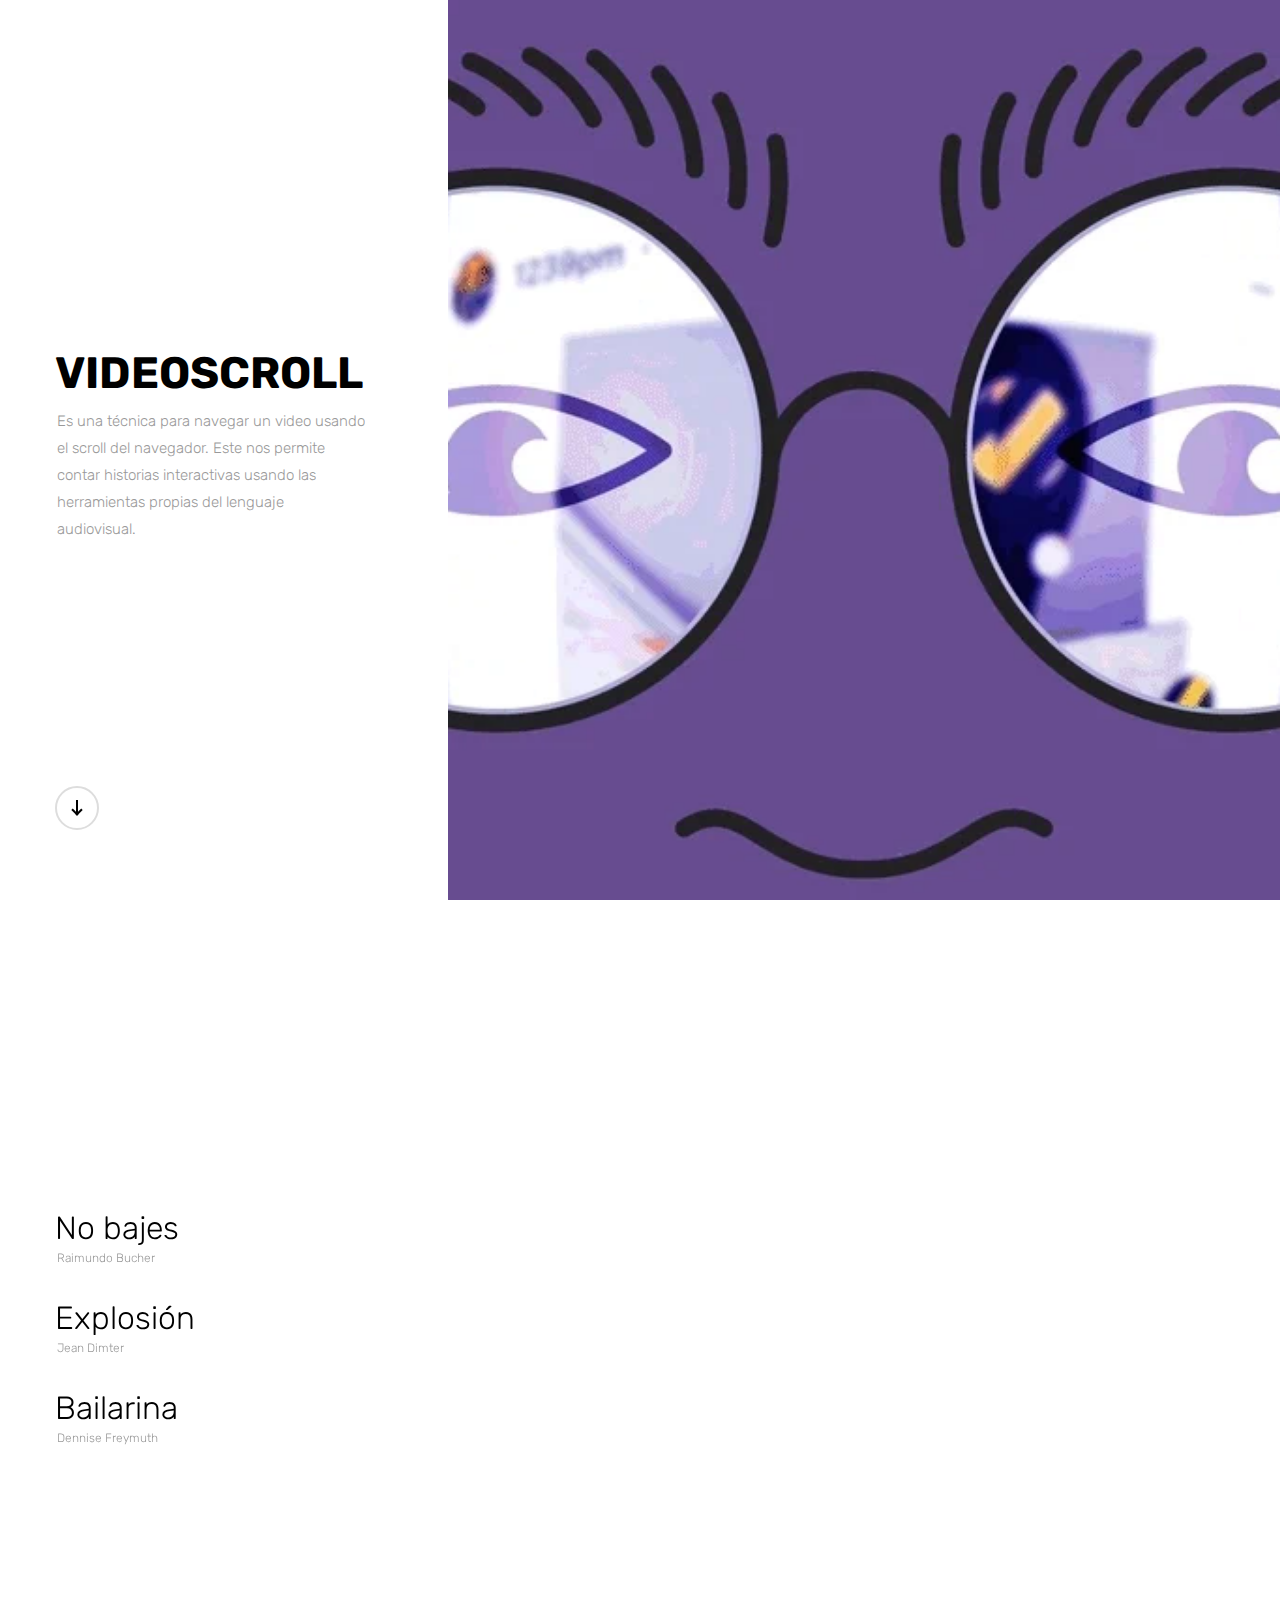
==== commit 33c3b108: "pages" ====
--- a/index.html
+++ b/index.html
@@ -11,7 +11,7 @@
     <link href="style.css" rel="stylesheet" />
     <link href="css/assets.css" rel="stylesheet" />
     <link href="css/font-awesome.min.css" rel="stylesheet" />
-    <link href='https://fonts.googleapis.com/css?family=Roboto:400,300' rel='stylesheet' type='text/css'>
+    <link href='https://fonts.googleapis.com/css?family=Rubik:700,400,300' rel='stylesheet' type='text/css'>
 </head>
 
 <body class="hidden bg-change">
@@ -43,7 +43,7 @@
                 
             <!-- Showcase Gallery -->
             <div id="showcase-gallery">                
-                <div class="showcase-img" data-aux="project-01" data-src="images/g1.webp"></div>
+                <div class="showcase-img" data-aux="project-01" data-src="images/g2.webp"></div>
                 <div class="showcase-img" data-aux="project-02" data-src="images/re.gif"></div>
                 <div class="showcase-img" data-aux="project-03" data-src="images/je.gif"></div>
                 <div class="showcase-img" data-aux="project-04" data-src="images/de.webp"></div>                             
@@ -75,7 +75,7 @@
                             <ul class="showcase-list">
                                 <li><a href="https://hackermanperez.github.io/luchovideoscroll"   data-aux="project-02">No bajes<span>Raimundo Bucher</span></a></li>
                                 <li><a href="https://jjdimter.github.io/protitipo-videoscroll/"   data-aux="project-03">Explosión<span>Jean Dimter</span></a></li>
-                                <li><a href="https://dennisff.github.io/cajamusical"   data-aux="project-04">Bailarina<span>Dennise Freymuth</span></a></li>
+                                <li style="margin-bottom: 140px;"><a href="https://dennisff.github.io/cajamusical"   data-aux="project-04">Bailarina<span>Dennise Freymuth</span></a></li>
                                 </ul>
                         </div>
                     </div>
--- a/style.css
+++ b/style.css
@@ -33,7 +33,7 @@
 /* 1. General Styles */		
 	
 	html,body{
-		font-family: 'Roboto', sans-serif;
+		font-family: 'Rubik', sans-serif;
 		font-weight: 300;
 		font-size:15px;
 		line-height:24px;
@@ -429,7 +429,7 @@
 	}
 		
 	h1, h2, h3, h4, h5, h6 {
-		font-family: 'Roboto', sans-serif;
+		font-family: 'Rubik', sans-serif;
 		font-weight: 300;
 		color:#000;
 		margin-bottom:0px;
@@ -1042,6 +1042,7 @@
 		margin-bottom:20px;
 		position:relative;
 		font-weight: 700;
+		text-transform: uppercase;
 	}
 
 	.sacar {
@@ -1197,7 +1198,7 @@
 	
 	input[type="text"], textarea {
 		color: #000;
-		font-family: 'Roboto', sans-serif;
+		font-family: 'Rubik', sans-serif;
 		font-size: 15px;
 		font-weight: 400;
 		height: 50px;
@@ -1320,7 +1321,7 @@
 	}
 	
 	.submit-box input[type="submit"] {
-		font-family: 'Roboto', sans-serif;
+		font-family: 'Rubik', sans-serif;
 		font-weight: 400;
 		font-size:15px;
 		z-index:10;
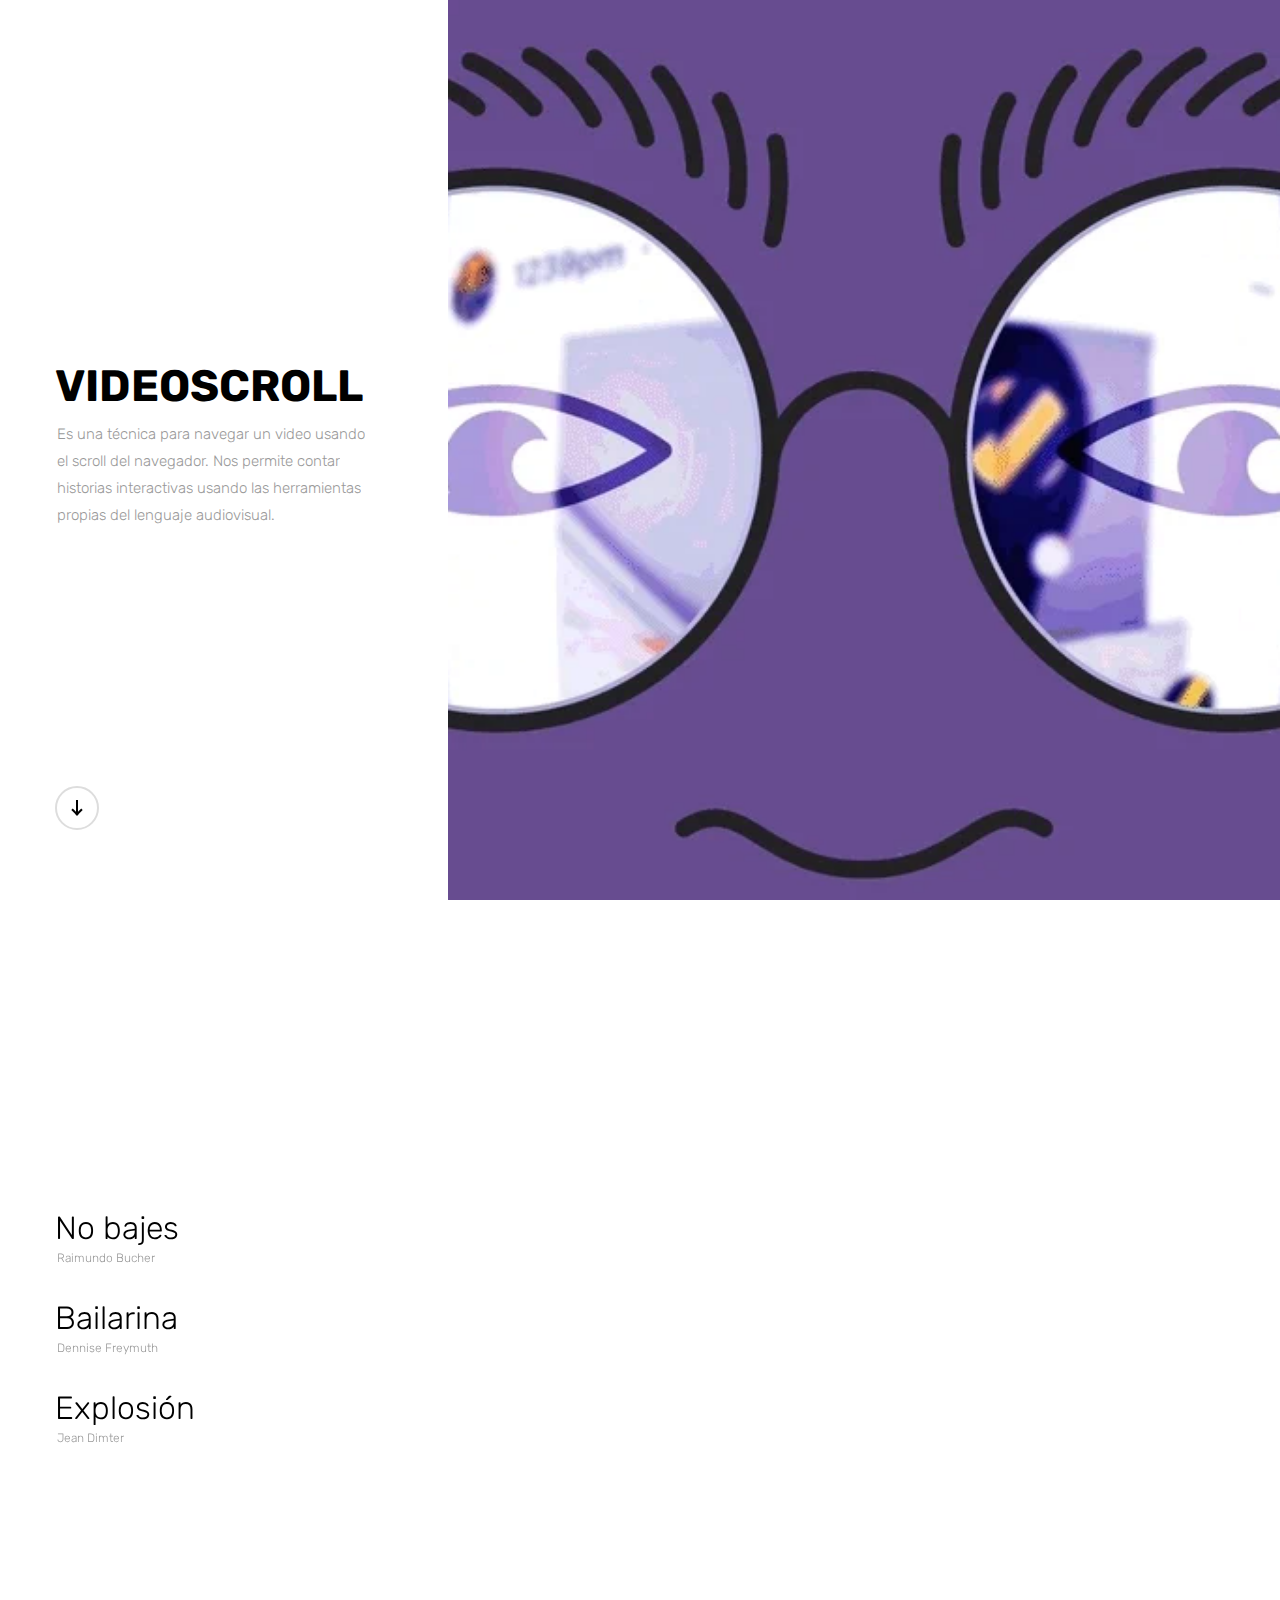
==== commit 30a10866: "Update index.html" ====
--- a/index.html
+++ b/index.html
@@ -58,7 +58,7 @@
                     <div class="outer">
                         <div class="inner">                        
                             <div class="title-intro2">VideoScroll</div>                            
-       			    <div class="subtitle-intro">Es una técnica para navegar un video usando el scroll del navegador. Este nos permite contar historias interactivas usando las herramientas propias del lenguaje audiovisual.</div>                            
+       			    <div class="subtitle-intro">Es una técnica para navegar un video usando el scroll del navegador. Nos permite contar historias interactivas usando las herramientas propias del lenguaje audiovisual.</div>                            
                             <div class="scroll-down disable">
                                 <div class="arrow-top"></div>
                     		<div class="arrow-top-line"></div>
@@ -73,9 +73,10 @@
                     <div class="outer">
                         <div class="inner">
                             <ul class="showcase-list">
-                                <li><a href="https://hackermanperez.github.io/luchovideoscroll"   data-aux="project-02">No bajes<span>Raimundo Bucher</span></a></li>
-                                <li><a href="https://jjdimter.github.io/protitipo-videoscroll/"   data-aux="project-03">Explosión<span>Jean Dimter</span></a></li>
-                                <li style="margin-bottom: 140px;"><a href="https://dennisff.github.io/cajamusical"   data-aux="project-04">Bailarina<span>Dennise Freymuth</span></a></li>
+                                <li><a href="page1/"   data-aux="project-02">No bajes<span>Raimundo Bucher</span></a></li>
+                                <li><a href="page2/"   data-aux="project-04">Bailarina<span>Dennise Freymuth</span></a></li>
+                                <li style="margin-bottom: 140px;"><a href="page3/"   data-aux="project-03">Explosión<span>Jean Dimter</span></a></li>
+                                
                                 </ul>
                         </div>
                     </div>
